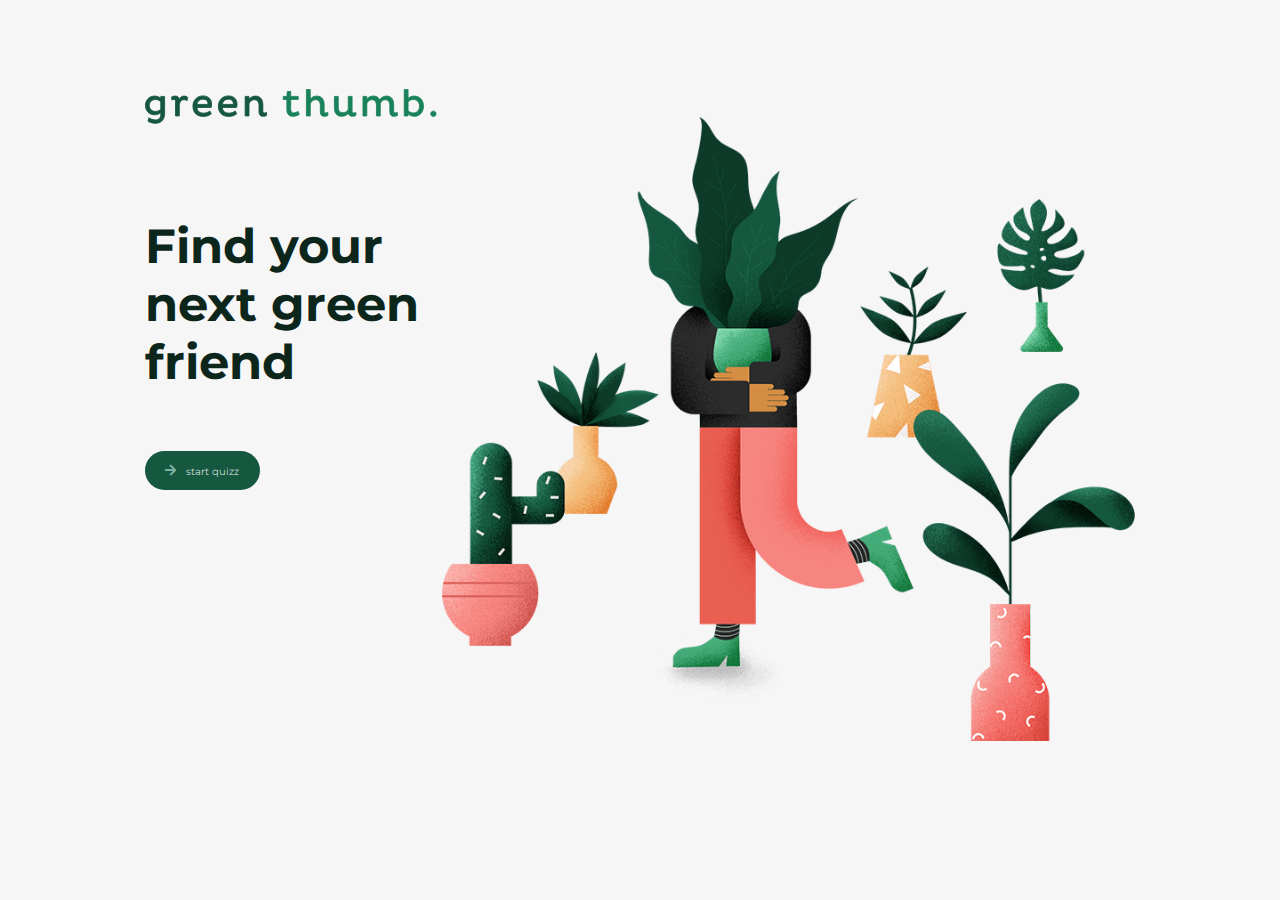
==== green.html @ 89c682ad "Alterações no mobile" ====
<!DOCTYPE html>
<html lang="pt-br">

<head>
    <meta charset="UTF-8">
    <meta name="viewport" content="width=device-width, initial-scale=1.0">
    <meta http-equiv="X-UA-Compatible" content="ie=edge">
    <link href="https://fonts.googleapis.com/css?family=Montserrat:300,400,700&display=swap" rel="stylesheet">
    <link rel="stylesheet" href="https://cdnjs.cloudflare.com/ajax/libs/font-awesome/5.11.2/css/all.css">
    <link rel="stylesheet" href="./assets/css/reset.css">
    <link rel="stylesheet" href="./assets/css/green.css">
    <title>Green Thumb</title>
</head>

<body>
    <header>
        <div class="home-header">
            <div class="title-mobile">
                <img src="./assets/logo/logo-greenthumb.svg" alt="Green Thumb">
                <div class="home-subdescricao">
                    <h2>Find your next</h2>
                </div>
                <div class="home-button">
                    <a href="/sunlight.html">
                        <i class="fas fa-arrow-right"><span>start quizz</span></i>
                    </a>
                </div>
            </div>
            <div class="home">
                <div class="home-descricao">
                    <div class="home-title">
                        <img src="./assets/logo/logo-greenthumb.svg" alt="Green Thumb">
                    </div>
                    <div class="home-subdescricao">
                        <h2>Find your next green friend</h2>
                    </div>
                    <div class="home-button">
                        <a href="/sunlight.html">
                            <i class="fas fa-arrow-right"><span>start quizz</span></i>
                        </a>
                    </div>
                </div>

                <div class="home-imagem">
                    <div class="imagem"></div>
                </div>
            </div>
    </header>
    <script src="assets/js/green.js"></script>
</body>

</html>
---- assets/css/green.css ----
::placeholder,.form-thank-info p,.form-dados label,.form-info p,.purchase-description>ul>li>p,.purchase-dados p,.results-price>p,.results-top h2,.pets-button a,.pets-button-next i span,.pets-button-home i span,.pets-top p,.pets-top h2,.water-button a,.water-button-next i span,.water-button-home i span,.water-top h2,.sunlight-button-next i span,.sunlight-button-home i span,.sunlight-top h2,.home-button a i span,.home-button a,.home-title h1 span{font-family:"Montserrat",sans-serif;font-weight:300}.form-thank-info h2,.form-info h2,.purchase-dados h2,.iconResults a:hover,.iconResults a,.iconResults>p,.results-top>h2>span,.pets-top>p>span,.pets-top>h2>span,.water-top>h2>span,.sunlight-top>h2>span,.home-subdescricao h2,.home-title h1,.warning-data{font-family:"Montserrat",sans-serif;font-weight:400}.warning-none{visibility:hidden}.warning{width:80%;height:50%;position:absolute;top:20%;left:50%;transform:translateX(-50%);border:.4px solid #fd9872;border-radius:10px;text-align:center;background-color:#fff;padding:10px 20px;-webkit-box-shadow:0px 0px 32px -1px rgba(0,0,0,.33);box-shadow:0px 0px 32px -1px rgba(0,0,0,.33);z-index:999}.warning-data{width:100%}.warning-data h2{margin-top:2%}.warning-icons{width:100%;top:35%;position:absolute;left:50%;transform:translateX(-50%)}.warning-icons img{width:15%;margin-left:5%}@media screen and (max-width: 767px){.warning-icons{margin-top:20%}}header{max-width:990px;margin:0 auto}.title-mobile{display:none}.home-title{margin:30% auto}.home-title h1{color:#15573f;font-size:2.5em}.home-title h1 span{color:#7baf9e}.home-subdescricao{margin-bottom:20%}.home-subdescricao h2{color:#0c261c;font-size:3em;font-weight:700}.home{display:flex}.home-descricao{width:30%}.home-imagem{width:70%}.home-button{display:flex;align-items:center;align-self:center;background-color:#15573f;border-radius:28px;max-width:115px}.home-button a{color:#fff;border-radius:28px;text-decoration:none;font-size:.8em}.home-button i{color:#7baf9e}.home-button a{padding:12px 20px}.home-button a i span{color:#fff;border-radius:28px;text-decoration:none;font-size:.8em;margin-left:10px;color:#fff}.home-button:hover{background-color:#fff;transition:all .3s ease-in;-webkit-box-shadow:0px 0px 32px -1px rgba(0,0,0,.33);box-shadow:0px 0px 32px -1px rgba(0,0,0,.33)}.home-button:hover>a>i>span{color:#0c261c;transition:all .3s ease-in}.home-imagem{margin-top:8%;background-image:url("../illustrations/illustration-home.png");background-repeat:no-repeat;background-position-y:center;background-size:100%;max-width:100%;height:700px}@media screen and (max-width: 768px){.home-descricao,.sunlight-aside,.water-aside,.pets-aside,.results-aside,.purchase-aside{display:none}.title-mobile{visibility:visible;display:flex;flex-direction:column}.title-mobile img{margin:0 auto;margin-top:10%}.home-subdescricao{text-align:center;margin:25% 0}.home-subdescricao h2{font-size:2em}.home-imagem{margin:auto}.home-button{width:35%}.home-button a{padding:12px 10px}}@media screen and (max-width: 425px){.home-imagem{background-image:url("../illustrations/illustration-home-mobile.png");background-repeat:no-repeat;background-position-y:center;background-position-x:center;background-size:100%;width:100%;height:100vh}}.sunlight{max-width:990px;margin:0 auto;display:flex}.sunlight-aside aside{max-width:5%;height:100vh;margin-left:30%;display:flex;flex-direction:column;justify-content:space-around}.sunlight-aside>aside>img{transform:rotate(-90deg);align-items:flex-start;margin-left:-95px;width:200px;margin-top:100px}.sunlight-aside .linha-vertical{height:400px;border-left:1px solid #d8d8d8;align-self:center}.sunlight-center{width:100%}.sunlight-top{max-width:100%;display:flex;flex-direction:column;justify-content:center;align-items:center}.sunlight-top img{padding-top:100px}.sunlight-top h2{max-width:70%;text-align:center;color:#6e6e6e;margin:50px auto}.sunlight-top>h2>span{font-weight:bold}.sunlight-icons{width:100%;display:flex;justify-content:center;align-items:center;margin:50px auto}.icon-one,.icon-two,.icon-three{width:100%;height:10vh;display:flex;flex-direction:column;justify-content:center;border-radius:5px;padding:30px;background-color:#fff;margin:10px;text-align:center}.icon-one p,.icon-two p,.icon-three p{margin-top:20px;color:#6e6e6e}.sunlight-button{display:flex;justify-content:space-between;margin:0 10px;margin-top:20px}.sunlight-button-home,.sunlight-button-next{display:flex;align-items:center;align-self:center;background-color:#fff;border-radius:28px;max-width:110px;border:1px solid #15573f;cursor:pointer}.sunlight-button-home i,.sunlight-button-next i{color:#7baf9e}.sunlight-button-home a,.sunlight-button-next a{padding:12px 20px}.sunlight-button-next i span,.sunlight-button-home i span{color:#fff;border-radius:28px;text-decoration:none;font-size:.8em;margin-left:10px;color:#15573f}.sunlight-button-home:hover{background-color:#15573f;transition:all .3s ease-in}.sunlight-button-home:hover>a>i>span{color:#fff;transition:all .3s ease-in}.sunlight-button-next:hover{background-color:#15573f;transition:all .3s ease-in}.sunlight-button-next:hover>a>i>span{color:#fff;transition:all .3s ease-in}.checked{border:.3px solid #fd9872;-webkit-box-shadow:0px 0px 32px -1px rgba(0,0,0,.76);box-shadow:0px 0px 32px -1px rgba(0,0,0,.76)}.icon-one:hover,.icon-two:hover,.icon-three:hover{background-color:#fd9872;cursor:pointer;transition:all .3s ease-in-out}.icon-one:hover p,.icon-two:hover p,.icon-three:hover p{color:#fff}@media screen and (max-width: 767px){.sunlight-icons{flex-wrap:wrap}.sunlight-icons .icon-one,.sunlight-icons .icon-two,.sunlight-icons .icon-three{flex-direction:row;padding:20px;margin:10px 20px;justify-content:flex-start}.sunlight-icons .icon-one p,.sunlight-icons .icon-two p,.sunlight-icons .icon-three p{margin-left:25px}.sunlight-button{flex-direction:column}.sunlight-button-home,.sunlight-button-next{width:30%;margin:10px 0}.sunlight-button-home{order:1}.sunlight-button-next{order:0}}.water{max-width:990px;margin:0 auto;display:flex}.water-aside aside{max-width:5%;height:100vh;margin-left:30%;display:flex;flex-direction:column;justify-content:space-around}.water-aside>aside>img{transform:rotate(-90deg);align-items:flex-start;margin-left:-95px;width:200px;margin-top:100px}.water-aside .linha-vertical{height:500px;border-left:1px solid #d8d8d8;align-self:center}.water-center{width:100%}.water-top{max-width:100%;display:flex;flex-direction:column;justify-content:center;align-items:center}.water-top img{padding-top:100px}.water-top h2{max-width:70%;text-align:center;color:#6e6e6e;margin:50px auto}.water-top>h2>span{font-weight:bold}.water-icons{width:100%;display:flex;justify-content:center;align-items:center;margin:50px auto}.water-button{display:flex;justify-content:space-between;margin:0 10px;margin-top:20px}.water-button-home,.water-button-next{display:flex;align-items:center;align-self:center;background-color:#fff;border-radius:28px;max-width:110px;border:1px solid #15573f;cursor:pointer}.water-button-home i,.water-button-next i{color:#7baf9e}.water-button-next i span,.water-button-home i span{color:#fff;border-radius:28px;text-decoration:none;font-size:.8em;margin-left:10px;color:#15573f}.water-button-home a,.water-button-next a{padding:12px 20px}.water-button-home:hover{background-color:#15573f;transition:all .3s ease-in}.water-button-home:hover>a>i>span{color:#fff;transition:all .3s ease-in}.water-button-next:hover{background-color:#15573f;transition:all .3s ease-in}.water-button-next:hover>a>i>span{color:#fff;transition:all .3s ease-in}.water-button a{color:#fff;border-radius:28px;text-decoration:none;font-size:.8em;color:#15573f}.water-icons .icon-one:hover,.water-icons .icon-two:hover,.water-icons .icon-three:hover{background-color:#fd9872;cursor:pointer;transition:all .3s ease-in-out}.water-icons .icon-one:hover p,.water-icons .icon-two:hover p,.water-icons .icon-three:hover p{color:#fff}.water-icons .icon-one:hover img,.water-icons .icon-two:hover img,.water-icons .icon-three:hover img{visibility:hidden}@media screen and (max-width: 767px){.water-icons{flex-wrap:wrap}.water-icons .icon-one,.water-icons .icon-two,.water-icons .icon-three{flex-direction:row;padding:20px;margin:10px 20px;justify-content:flex-start}.water-icons .icon-one p,.water-icons .icon-two p,.water-icons .icon-three p{margin-left:25px}.water-button{flex-direction:column}.water-button-home,.water-button-next{width:30%;margin:10px 0}.water-button-home{order:1}.water-button-next{order:0}}.pets{max-width:990px;margin:0 auto;display:flex}.pets-aside aside{max-width:5%;height:100vh;margin-left:30%;display:flex;flex-direction:column;justify-content:space-around}.pets-aside>aside>img{transform:rotate(-90deg);align-items:flex-start;margin-left:-95px;width:200px;margin-top:100px}.pets-aside .linha-vertical{height:500px;border-left:1px solid #d8d8d8;align-self:center}.pets-center{width:100%}.pets-top{max-width:100%;display:flex;flex-direction:column;justify-content:center;align-items:center}.pets-top img{padding-top:100px}.pets-top h2{max-width:70%;text-align:center;color:#6e6e6e;margin:50px auto}.pets-top>h2>span{font-weight:bold}.pets-top p{color:#6e6e6e;font-size:.8em}.pets-top>p>span{font-weight:bold}.pets-icons{width:100%;display:flex;justify-content:center;align-items:center;margin:50px auto}.pets-button{display:flex;justify-content:space-between;margin:0 10px;margin-top:20px}.pets-button-home,.pets-button-next{display:flex;align-items:center;align-self:center;background-color:#fff;border-radius:28px;max-width:110px;border:1px solid #15573f;cursor:pointer}.pets-button-home i,.pets-button-next i{color:#7baf9e}.pets-button-next i span,.pets-button-home i span{color:#fff;border-radius:28px;text-decoration:none;font-size:.8em;margin-left:10px;color:#15573f}.pets-button-home a,.pets-button-next a{padding:12px 20px}.pets-button a{color:#fff;border-radius:28px;text-decoration:none;font-size:.8em;color:#15573f}.pets-button-home:hover{background-color:#15573f;transition:all .3s ease-in}.pets-button-home:hover>a>i>span{color:#fff;transition:all .3s ease-in}.pets-button-next:hover{background-color:#15573f;transition:all .3s ease-in}.pets-button-next:hover>a>i>span{color:#fff;transition:all .3s ease-in}.pets-icons .icon-one{position:relative}.pets-icons .icon-one:hover,.pets-icons .icon-two:hover{background-color:#fd9872;cursor:pointer;transition:all .3s ease-in-out}.pets-icons .icon-one:hover p,.pets-icons .icon-two:hover p{color:#fff}.pets-icons .icon-one:hover img{background-image:url("../icons/grey/pet.svg");background-repeat:no-repeat;background-position:center;position:absolute;left:50%;transform:translateX(-50%);bottom:38%;clip:rect(0px, 69px, 74px, 24px)}.pets-icons .icon-two:hover img{visibility:hidden}.pets-icons .icon-one:hover p{margin-top:20%}@media screen and (max-width: 767px){.pets-top p{font-size:.6em}.pets-top h2{max-width:100%;margin:20px auto}.pets-icons{flex-wrap:wrap}.pets-icons .icon-one,.pets-icons .icon-two{flex-direction:row;padding:20px;margin:10px 20px;justify-content:flex-start}.pets-icons .icon-one p,.pets-icons .icon-two p{margin-left:25px}.pets-button{flex-direction:column}.pets-button-home,.pets-button-next{width:30%;margin:10px 0}.pets-button-home{order:1}.pets-button-next{order:0}}.results{max-width:990px;margin:0 auto;display:flex}.results-aside aside{max-width:5%;height:100vh;margin-left:30%;display:flex;flex-direction:column;justify-content:space-around}.results-aside>aside>img{transform:rotate(-90deg);align-items:flex-start;margin-left:-95px;width:200px;margin-top:100px}.results-aside .linha-vertical{height:500px;border-left:1px solid #d8d8d8;align-self:center}.results-center{width:100%}.results-top{max-width:100%;display:flex;flex-direction:column;justify-content:center;align-items:center}.results-top img{padding-top:100px}.results-top h2{max-width:70%;text-align:center;color:#6e6e6e;margin:50px auto}.results-top>h2>span{font-weight:bold}.results-icons{width:100%;display:flex;flex-wrap:wrap;justify-content:space-between;align-items:center;margin:50px auto}.iconResults{min-width:250px;max-height:80vh;display:flex;flex-wrap:wrap;flex-direction:column;justify-content:center;border-radius:5px;background-color:#fff;text-align:center;margin:30px auto}.results-price{width:70%;display:flex;align-items:center;margin:0 auto;justify-content:space-between;margin:10px auto}.results-temp{width:80%;display:flex;align-items:center;margin:0 auto;justify-content:flex-end}.results-temp img{width:15%}.results-temp>img:last-child{margin-left:5px}.iconResults>p{width:70%;margin:0 auto;text-align:left;margin-top:10px;color:#0c261c;font-weight:bold}.results-price>p{color:#6e6e6e}.iconResults a{width:50%;text-decoration:none;margin:0 auto;text-align:center;border:1px solid #15573f;padding:15px 30px;border-radius:25px;margin:10px auto;color:#15573f}.iconResults a:hover{width:50%;text-decoration:none;text-align:center;border:1px solid #15573f;padding:15px 30px;border-radius:25px;color:#fff;background-color:#15573f;transition:all .3s ease-in-out}#purchase{background-color:#fff}.purchase{max-width:990px;margin:0 auto;display:flex}.purchase-aside aside{max-width:5%;height:100vh;margin-left:30%;display:flex;flex-direction:column;justify-content:space-around}.purchase-aside>aside>img{transform:rotate(-90deg);align-items:flex-start;margin-left:-95px;width:200px;margin-top:100px}.purchase-aside .linha-vertical{height:500px;border-left:1px solid #d8d8d8;align-self:center}.purchase-center{width:100%}.purchase-top{max-width:100%;display:flex;flex-direction:column;justify-content:center;align-items:center}.purchase-body{width:100%;display:flex;justify-content:space-around;padding-top:100px}.purchase-dados,.purchase-form{width:50%}.purchase-dados{width:50%;padding-left:12%}.purchase-dados h2{font-weight:bolder;font-size:3em;color:#0c261c}.purchase-dados p{color:#6e6e6e;font-size:1.5em}.purchase-dados img{max-width:100%}.purchase-description>ul>li{display:flex;align-items:center;margin-bottom:8px}.purchase-description>ul>li>p{color:#6e6e6e;margin-left:10px;font-size:1em}.purchase-description img{width:8%}@media screen and (max-width: 767px){.purchase-body{flex-direction:column}.purchase-dados{width:90%;text-align:left;display:flex;flex-direction:column;justify-content:center;margin-left:20px;padding:0}.purchase-description{margin-bottom:20px}.purchase-form{width:100%}.form-dados input{max-width:100%}#form{padding:25px 20px}#send{position:relative;text-align:center;max-width:100%;bottom:0}}.form{background-color:#f6f6f6;padding:25px 40px}.form-info h2{color:#0c261c;font-weight:bolder;font-size:2.5em;margin-bottom:10px}.form-info p{color:#6e6e6e;font-size:1em;letter-spacing:1px;line-height:25px;margin-bottom:50px}.form-dados{display:flex;flex-direction:column;position:relative;margin-bottom:100px}.form-dados input{padding:15px;border-radius:20px;margin:10px 0}.form-dados a{position:absolute;bottom:-100px;right:0;text-decoration:none;color:#15573f;border:1px solid #15573f;padding:12px 30px;text-align:center;border-radius:20px}.form-dados a:hover{color:#fff;background-color:#15573f;transition:all .3s ease-in-out}.form-dados label{color:#6e6e6e}.form-dados label.name,.form-dados label.email{display:inline-block;width:90px}.form-dados p{font-size:.5em;display:none}.form-dados span{color:#f71d1d}.form-dados .invalido{border:.5px solid #f71d1d;color:#f71d1d}.formd-dados label:last-child .invalido{color:#f71d1d}.form-clean{display:none}.form-thank{display:none}.form-thank-ativo{display:block}.form-thank-anim{animation:fadeIn .3s forwards}@keyframes fadeIn{from{opacity:0;transform:translate3D(50px, 0, 0)}to{opacity:1;transform:translateX(0px, 0, 0)}}.form-thank{background-color:#f6f6f6;padding:25px 40px}.form-thank-info{text-align:center}.form-thank-info h2{color:#0c261c;font-weight:bolder;font-size:2.5em;margin-bottom:10px}.form-thank-info p{color:#6e6e6e;font-size:1em;letter-spacing:1px;line-height:25px;margin-bottom:50px}.form-thank-info img{width:100%}::placeholder{color:#6e6e6e}
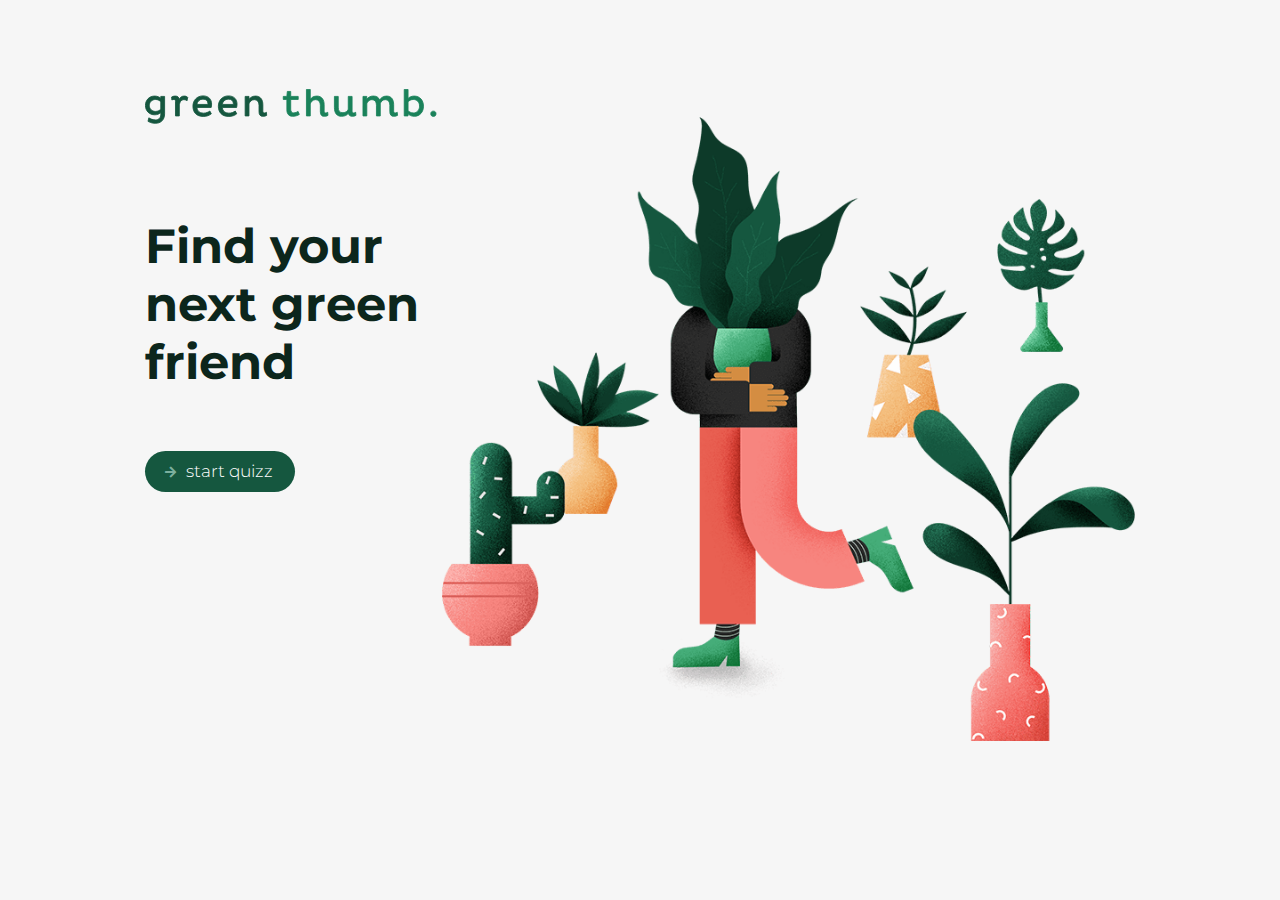
==== commit a7a4aefe: "Versão 1.1" ====
--- a/green.html
+++ b/green.html
@@ -46,7 +46,6 @@
                 </div>
             </div>
     </header>
-    <script src="assets/js/green.js"></script>
 </body>
 
 </html>--- a/assets/css/green.css
+++ b/assets/css/green.css
@@ -1 +1 @@
-::placeholder,.form-thank-info p,.form-dados label,.form-info p,.purchase-description>ul>li>p,.purchase-dados p,.results-price>p,.results-top h2,.pets-button a,.pets-button-next i span,.pets-button-home i span,.pets-top p,.pets-top h2,.water-button a,.water-button-next i span,.water-button-home i span,.water-top h2,.sunlight-button-next i span,.sunlight-button-home i span,.sunlight-top h2,.home-button a i span,.home-button a,.home-title h1 span{font-family:"Montserrat",sans-serif;font-weight:300}.form-thank-info h2,.form-info h2,.purchase-dados h2,.iconResults a:hover,.iconResults a,.iconResults>p,.results-top>h2>span,.pets-top>p>span,.pets-top>h2>span,.water-top>h2>span,.sunlight-top>h2>span,.home-subdescricao h2,.home-title h1,.warning-data{font-family:"Montserrat",sans-serif;font-weight:400}.warning-none{visibility:hidden}.warning{width:80%;height:50%;position:absolute;top:20%;left:50%;transform:translateX(-50%);border:.4px solid #fd9872;border-radius:10px;text-align:center;background-color:#fff;padding:10px 20px;-webkit-box-shadow:0px 0px 32px -1px rgba(0,0,0,.33);box-shadow:0px 0px 32px -1px rgba(0,0,0,.33);z-index:999}.warning-data{width:100%}.warning-data h2{margin-top:2%}.warning-icons{width:100%;top:35%;position:absolute;left:50%;transform:translateX(-50%)}.warning-icons img{width:15%;margin-left:5%}@media screen and (max-width: 767px){.warning-icons{margin-top:20%}}header{max-width:990px;margin:0 auto}.title-mobile{display:none}.home-title{margin:30% auto}.home-title h1{color:#15573f;font-size:2.5em}.home-title h1 span{color:#7baf9e}.home-subdescricao{margin-bottom:20%}.home-subdescricao h2{color:#0c261c;font-size:3em;font-weight:700}.home{display:flex}.home-descricao{width:30%}.home-imagem{width:70%}.home-button{display:flex;align-items:center;align-self:center;background-color:#15573f;border-radius:28px;max-width:115px}.home-button a{color:#fff;border-radius:28px;text-decoration:none;font-size:.8em}.home-button i{color:#7baf9e}.home-button a{padding:12px 20px}.home-button a i span{color:#fff;border-radius:28px;text-decoration:none;font-size:.8em;margin-left:10px;color:#fff}.home-button:hover{background-color:#fff;transition:all .3s ease-in;-webkit-box-shadow:0px 0px 32px -1px rgba(0,0,0,.33);box-shadow:0px 0px 32px -1px rgba(0,0,0,.33)}.home-button:hover>a>i>span{color:#0c261c;transition:all .3s ease-in}.home-imagem{margin-top:8%;background-image:url("../illustrations/illustration-home.png");background-repeat:no-repeat;background-position-y:center;background-size:100%;max-width:100%;height:700px}@media screen and (max-width: 768px){.home-descricao,.sunlight-aside,.water-aside,.pets-aside,.results-aside,.purchase-aside{display:none}.title-mobile{visibility:visible;display:flex;flex-direction:column}.title-mobile img{margin:0 auto;margin-top:10%}.home-subdescricao{text-align:center;margin:25% 0}.home-subdescricao h2{font-size:2em}.home-imagem{margin:auto}.home-button{width:35%}.home-button a{padding:12px 10px}}@media screen and (max-width: 425px){.home-imagem{background-image:url("../illustrations/illustration-home-mobile.png");background-repeat:no-repeat;background-position-y:center;background-position-x:center;background-size:100%;width:100%;height:100vh}}.sunlight{max-width:990px;margin:0 auto;display:flex}.sunlight-aside aside{max-width:5%;height:100vh;margin-left:30%;display:flex;flex-direction:column;justify-content:space-around}.sunlight-aside>aside>img{transform:rotate(-90deg);align-items:flex-start;margin-left:-95px;width:200px;margin-top:100px}.sunlight-aside .linha-vertical{height:400px;border-left:1px solid #d8d8d8;align-self:center}.sunlight-center{width:100%}.sunlight-top{max-width:100%;display:flex;flex-direction:column;justify-content:center;align-items:center}.sunlight-top img{padding-top:100px}.sunlight-top h2{max-width:70%;text-align:center;color:#6e6e6e;margin:50px auto}.sunlight-top>h2>span{font-weight:bold}.sunlight-icons{width:100%;display:flex;justify-content:center;align-items:center;margin:50px auto}.icon-one,.icon-two,.icon-three{width:100%;height:10vh;display:flex;flex-direction:column;justify-content:center;border-radius:5px;padding:30px;background-color:#fff;margin:10px;text-align:center}.icon-one p,.icon-two p,.icon-three p{margin-top:20px;color:#6e6e6e}.sunlight-button{display:flex;justify-content:space-between;margin:0 10px;margin-top:20px}.sunlight-button-home,.sunlight-button-next{display:flex;align-items:center;align-self:center;background-color:#fff;border-radius:28px;max-width:110px;border:1px solid #15573f;cursor:pointer}.sunlight-button-home i,.sunlight-button-next i{color:#7baf9e}.sunlight-button-home a,.sunlight-button-next a{padding:12px 20px}.sunlight-button-next i span,.sunlight-button-home i span{color:#fff;border-radius:28px;text-decoration:none;font-size:.8em;margin-left:10px;color:#15573f}.sunlight-button-home:hover{background-color:#15573f;transition:all .3s ease-in}.sunlight-button-home:hover>a>i>span{color:#fff;transition:all .3s ease-in}.sunlight-button-next:hover{background-color:#15573f;transition:all .3s ease-in}.sunlight-button-next:hover>a>i>span{color:#fff;transition:all .3s ease-in}.checked{border:.3px solid #fd9872;-webkit-box-shadow:0px 0px 32px -1px rgba(0,0,0,.76);box-shadow:0px 0px 32px -1px rgba(0,0,0,.76)}.icon-one:hover,.icon-two:hover,.icon-three:hover{background-color:#fd9872;cursor:pointer;transition:all .3s ease-in-out}.icon-one:hover p,.icon-two:hover p,.icon-three:hover p{color:#fff}@media screen and (max-width: 767px){.sunlight-icons{flex-wrap:wrap}.sunlight-icons .icon-one,.sunlight-icons .icon-two,.sunlight-icons .icon-three{flex-direction:row;padding:20px;margin:10px 20px;justify-content:flex-start}.sunlight-icons .icon-one p,.sunlight-icons .icon-two p,.sunlight-icons .icon-three p{margin-left:25px}.sunlight-button{flex-direction:column}.sunlight-button-home,.sunlight-button-next{width:30%;margin:10px 0}.sunlight-button-home{order:1}.sunlight-button-next{order:0}}.water{max-width:990px;margin:0 auto;display:flex}.water-aside aside{max-width:5%;height:100vh;margin-left:30%;display:flex;flex-direction:column;justify-content:space-around}.water-aside>aside>img{transform:rotate(-90deg);align-items:flex-start;margin-left:-95px;width:200px;margin-top:100px}.water-aside .linha-vertical{height:500px;border-left:1px solid #d8d8d8;align-self:center}.water-center{width:100%}.water-top{max-width:100%;display:flex;flex-direction:column;justify-content:center;align-items:center}.water-top img{padding-top:100px}.water-top h2{max-width:70%;text-align:center;color:#6e6e6e;margin:50px auto}.water-top>h2>span{font-weight:bold}.water-icons{width:100%;display:flex;justify-content:center;align-items:center;margin:50px auto}.water-button{display:flex;justify-content:space-between;margin:0 10px;margin-top:20px}.water-button-home,.water-button-next{display:flex;align-items:center;align-self:center;background-color:#fff;border-radius:28px;max-width:110px;border:1px solid #15573f;cursor:pointer}.water-button-home i,.water-button-next i{color:#7baf9e}.water-button-next i span,.water-button-home i span{color:#fff;border-radius:28px;text-decoration:none;font-size:.8em;margin-left:10px;color:#15573f}.water-button-home a,.water-button-next a{padding:12px 20px}.water-button-home:hover{background-color:#15573f;transition:all .3s ease-in}.water-button-home:hover>a>i>span{color:#fff;transition:all .3s ease-in}.water-button-next:hover{background-color:#15573f;transition:all .3s ease-in}.water-button-next:hover>a>i>span{color:#fff;transition:all .3s ease-in}.water-button a{color:#fff;border-radius:28px;text-decoration:none;font-size:.8em;color:#15573f}.water-icons .icon-one:hover,.water-icons .icon-two:hover,.water-icons .icon-three:hover{background-color:#fd9872;cursor:pointer;transition:all .3s ease-in-out}.water-icons .icon-one:hover p,.water-icons .icon-two:hover p,.water-icons .icon-three:hover p{color:#fff}.water-icons .icon-one:hover img,.water-icons .icon-two:hover img,.water-icons .icon-three:hover img{visibility:hidden}@media screen and (max-width: 767px){.water-icons{flex-wrap:wrap}.water-icons .icon-one,.water-icons .icon-two,.water-icons .icon-three{flex-direction:row;padding:20px;margin:10px 20px;justify-content:flex-start}.water-icons .icon-one p,.water-icons .icon-two p,.water-icons .icon-three p{margin-left:25px}.water-button{flex-direction:column}.water-button-home,.water-button-next{width:30%;margin:10px 0}.water-button-home{order:1}.water-button-next{order:0}}.pets{max-width:990px;margin:0 auto;display:flex}.pets-aside aside{max-width:5%;height:100vh;margin-left:30%;display:flex;flex-direction:column;justify-content:space-around}.pets-aside>aside>img{transform:rotate(-90deg);align-items:flex-start;margin-left:-95px;width:200px;margin-top:100px}.pets-aside .linha-vertical{height:500px;border-left:1px solid #d8d8d8;align-self:center}.pets-center{width:100%}.pets-top{max-width:100%;display:flex;flex-direction:column;justify-content:center;align-items:center}.pets-top img{padding-top:100px}.pets-top h2{max-width:70%;text-align:center;color:#6e6e6e;margin:50px auto}.pets-top>h2>span{font-weight:bold}.pets-top p{color:#6e6e6e;font-size:.8em}.pets-top>p>span{font-weight:bold}.pets-icons{width:100%;display:flex;justify-content:center;align-items:center;margin:50px auto}.pets-button{display:flex;justify-content:space-between;margin:0 10px;margin-top:20px}.pets-button-home,.pets-button-next{display:flex;align-items:center;align-self:center;background-color:#fff;border-radius:28px;max-width:110px;border:1px solid #15573f;cursor:pointer}.pets-button-home i,.pets-button-next i{color:#7baf9e}.pets-button-next i span,.pets-button-home i span{color:#fff;border-radius:28px;text-decoration:none;font-size:.8em;margin-left:10px;color:#15573f}.pets-button-home a,.pets-button-next a{padding:12px 20px}.pets-button a{color:#fff;border-radius:28px;text-decoration:none;font-size:.8em;color:#15573f}.pets-button-home:hover{background-color:#15573f;transition:all .3s ease-in}.pets-button-home:hover>a>i>span{color:#fff;transition:all .3s ease-in}.pets-button-next:hover{background-color:#15573f;transition:all .3s ease-in}.pets-button-next:hover>a>i>span{color:#fff;transition:all .3s ease-in}.pets-icons .icon-one{position:relative}.pets-icons .icon-one:hover,.pets-icons .icon-two:hover{background-color:#fd9872;cursor:pointer;transition:all .3s ease-in-out}.pets-icons .icon-one:hover p,.pets-icons .icon-two:hover p{color:#fff}.pets-icons .icon-one:hover img{background-image:url("../icons/grey/pet.svg");background-repeat:no-repeat;background-position:center;position:absolute;left:50%;transform:translateX(-50%);bottom:38%;clip:rect(0px, 69px, 74px, 24px)}.pets-icons .icon-two:hover img{visibility:hidden}.pets-icons .icon-one:hover p{margin-top:20%}@media screen and (max-width: 767px){.pets-top p{font-size:.6em}.pets-top h2{max-width:100%;margin:20px auto}.pets-icons{flex-wrap:wrap}.pets-icons .icon-one,.pets-icons .icon-two{flex-direction:row;padding:20px;margin:10px 20px;justify-content:flex-start}.pets-icons .icon-one p,.pets-icons .icon-two p{margin-left:25px}.pets-button{flex-direction:column}.pets-button-home,.pets-button-next{width:30%;margin:10px 0}.pets-button-home{order:1}.pets-button-next{order:0}}.results{max-width:990px;margin:0 auto;display:flex}.results-aside aside{max-width:5%;height:100vh;margin-left:30%;display:flex;flex-direction:column;justify-content:space-around}.results-aside>aside>img{transform:rotate(-90deg);align-items:flex-start;margin-left:-95px;width:200px;margin-top:100px}.results-aside .linha-vertical{height:500px;border-left:1px solid #d8d8d8;align-self:center}.results-center{width:100%}.results-top{max-width:100%;display:flex;flex-direction:column;justify-content:center;align-items:center}.results-top img{padding-top:100px}.results-top h2{max-width:70%;text-align:center;color:#6e6e6e;margin:50px auto}.results-top>h2>span{font-weight:bold}.results-icons{width:100%;display:flex;flex-wrap:wrap;justify-content:space-between;align-items:center;margin:50px auto}.iconResults{min-width:250px;max-height:80vh;display:flex;flex-wrap:wrap;flex-direction:column;justify-content:center;border-radius:5px;background-color:#fff;text-align:center;margin:30px auto}.results-price{width:70%;display:flex;align-items:center;margin:0 auto;justify-content:space-between;margin:10px auto}.results-temp{width:80%;display:flex;align-items:center;margin:0 auto;justify-content:flex-end}.results-temp img{width:15%}.results-temp>img:last-child{margin-left:5px}.iconResults>p{width:70%;margin:0 auto;text-align:left;margin-top:10px;color:#0c261c;font-weight:bold}.results-price>p{color:#6e6e6e}.iconResults a{width:50%;text-decoration:none;margin:0 auto;text-align:center;border:1px solid #15573f;padding:15px 30px;border-radius:25px;margin:10px auto;color:#15573f}.iconResults a:hover{width:50%;text-decoration:none;text-align:center;border:1px solid #15573f;padding:15px 30px;border-radius:25px;color:#fff;background-color:#15573f;transition:all .3s ease-in-out}#purchase{background-color:#fff}.purchase{max-width:990px;margin:0 auto;display:flex}.purchase-aside aside{max-width:5%;height:100vh;margin-left:30%;display:flex;flex-direction:column;justify-content:space-around}.purchase-aside>aside>img{transform:rotate(-90deg);align-items:flex-start;margin-left:-95px;width:200px;margin-top:100px}.purchase-aside .linha-vertical{height:500px;border-left:1px solid #d8d8d8;align-self:center}.purchase-center{width:100%}.purchase-top{max-width:100%;display:flex;flex-direction:column;justify-content:center;align-items:center}.purchase-body{width:100%;display:flex;justify-content:space-around;padding-top:100px}.purchase-dados,.purchase-form{width:50%}.purchase-dados{width:50%;padding-left:12%}.purchase-dados h2{font-weight:bolder;font-size:3em;color:#0c261c}.purchase-dados p{color:#6e6e6e;font-size:1.5em}.purchase-dados img{max-width:100%}.purchase-description>ul>li{display:flex;align-items:center;margin-bottom:8px}.purchase-description>ul>li>p{color:#6e6e6e;margin-left:10px;font-size:1em}.purchase-description img{width:8%}@media screen and (max-width: 767px){.purchase-body{flex-direction:column}.purchase-dados{width:90%;text-align:left;display:flex;flex-direction:column;justify-content:center;margin-left:20px;padding:0}.purchase-description{margin-bottom:20px}.purchase-form{width:100%}.form-dados input{max-width:100%}#form{padding:25px 20px}#send{position:relative;text-align:center;max-width:100%;bottom:0}}.form{background-color:#f6f6f6;padding:25px 40px}.form-info h2{color:#0c261c;font-weight:bolder;font-size:2.5em;margin-bottom:10px}.form-info p{color:#6e6e6e;font-size:1em;letter-spacing:1px;line-height:25px;margin-bottom:50px}.form-dados{display:flex;flex-direction:column;position:relative;margin-bottom:100px}.form-dados input{padding:15px;border-radius:20px;margin:10px 0}.form-dados a{position:absolute;bottom:-100px;right:0;text-decoration:none;color:#15573f;border:1px solid #15573f;padding:12px 30px;text-align:center;border-radius:20px}.form-dados a:hover{color:#fff;background-color:#15573f;transition:all .3s ease-in-out}.form-dados label{color:#6e6e6e}.form-dados label.name,.form-dados label.email{display:inline-block;width:90px}.form-dados p{font-size:.5em;display:none}.form-dados span{color:#f71d1d}.form-dados .invalido{border:.5px solid #f71d1d;color:#f71d1d}.formd-dados label:last-child .invalido{color:#f71d1d}.form-clean{display:none}.form-thank{display:none}.form-thank-ativo{display:block}.form-thank-anim{animation:fadeIn .3s forwards}@keyframes fadeIn{from{opacity:0;transform:translate3D(50px, 0, 0)}to{opacity:1;transform:translateX(0px, 0, 0)}}.form-thank{background-color:#f6f6f6;padding:25px 40px}.form-thank-info{text-align:center}.form-thank-info h2{color:#0c261c;font-weight:bolder;font-size:2.5em;margin-bottom:10px}.form-thank-info p{color:#6e6e6e;font-size:1em;letter-spacing:1px;line-height:25px;margin-bottom:50px}.form-thank-info img{width:100%}::placeholder{color:#6e6e6e}
+::placeholder,.form-thank-info p,.form-dados label,.form-info p,.purchase-description>ul>li>p,.purchase-dados p,.results-price>p,.results-top h2,.pets-button a,.pets-button-next i span,.pets-button-home i span,.pets-top p,.pets-top h2,.water-button a,.water-button-next i span,.water-button-home i span,.water-top h2,.sunlight-button-next i span,.sunlight-button-home i span,.sunlight-top h2,.home-button a i span,.home-button a,.home-title h1 span{font-family:"Montserrat",sans-serif;font-weight:300}.form-thank-info h2,.form-info h2,.warning-data-purchase-erro,.warning-data-purchase,.purchase-dados h2,.iconResults a:hover,.iconResults a,.iconResults>p,.results-top>h2>span,.pets-top>p>span,.pets-top>h2>span,.water-top>h2>span,.sunlight-top>h2>span,.home-subdescricao h2,.home-title h1,.warning-data{font-family:"Montserrat",sans-serif;font-weight:400}.warning-none,.warning-purchase,.warning-purchase-erro{visibility:hidden}.warning{width:80%;height:50%;position:absolute;top:20%;left:50%;transform:translateX(-50%);border:.4px solid #fd9872;border-radius:10px;text-align:center;background-color:#fff;padding:10px 20px;-webkit-box-shadow:0px 0px 32px -1px rgba(0,0,0,.33);box-shadow:0px 0px 32px -1px rgba(0,0,0,.33);z-index:999}.warning-data{width:100%}.warning-data h2{margin-top:2%}.warning-icons{width:100%;top:35%;position:absolute;left:50%;transform:translateX(-50%)}.warning-icons img{width:15%;margin-left:5%}@media screen and (max-width: 767px){.warning-icons{margin-top:20%}}header{max-width:990px;margin:0 auto}.title-mobile{display:none}.home-title{margin:30% auto}.home-title h1{color:#15573f;font-size:2.5em}.home-title h1 span{color:#7baf9e}.home-subdescricao{margin-bottom:20%}.home-subdescricao h2{color:#0c261c;font-size:3em;font-weight:700}.home{display:flex}.home-descricao{width:30%}.home-imagem{width:70%}.home-button{display:flex;align-items:center;align-self:center;background-color:#15573f;border-radius:28px;max-width:150px}.home-button a{color:#fff;border-radius:28px;text-decoration:none;font-size:.8em}.home-button i{color:#7baf9e}.home-button a{padding:12px 20px}.home-button a i span{color:#fff;border-radius:28px;text-decoration:none;font-size:1.3em;margin-left:10px;color:#fff}.home-button:hover{background-color:#fff;transition:all .3s ease-in;-webkit-box-shadow:0px 0px 32px -1px rgba(0,0,0,.33);box-shadow:0px 0px 32px -1px rgba(0,0,0,.33)}.home-button:hover>a>i>span{color:#0c261c;transition:all .3s ease-in}.home-imagem{margin-top:8%;background-image:url("../illustrations/illustration-home.png");background-repeat:no-repeat;background-position-y:center;background-size:100%;max-width:100%;height:700px}@media screen and (max-width: 768px){.home-descricao,.sunlight-aside,.water-aside,.pets-aside,.results-aside,.purchase-aside{display:none}.title-mobile{visibility:visible;display:flex;flex-direction:column}.title-mobile img{margin:0 auto;margin-top:10%}.home-subdescricao{text-align:center;margin:25% 0}.home-subdescricao h2{font-size:2em}.home-imagem{margin:auto}.home-button{width:40%}.home-button a{padding:12px 10px}}@media screen and (max-width: 425px){.home-imagem{background-image:url("../illustrations/illustration-home-mobile.png");background-repeat:no-repeat;background-position-y:center;background-position-x:center;background-size:100%;width:100%;height:100vh}}.sunlight{max-width:990px;margin:0 auto;display:flex}.sunlight-aside aside{max-width:5%;height:100vh;margin-left:30%;display:flex;flex-direction:column;justify-content:space-around}.sunlight-aside>aside>img{transform:rotate(-90deg);align-items:flex-start;margin-left:-95px;width:200px;margin-top:100px}.sunlight-aside .linha-vertical{height:400px;border-left:1px solid #d8d8d8;align-self:center}.sunlight-center{width:100%}.sunlight-top{max-width:100%;display:flex;flex-direction:column;justify-content:center;align-items:center}.sunlight-top img{padding-top:100px}.sunlight-top h2{max-width:70%;text-align:center;color:#6e6e6e;margin:50px auto}.sunlight-top>h2>span{font-weight:bold}.sunlight-icons{width:100%;display:flex;justify-content:center;align-items:center;margin:50px auto}.icon-one,.icon-two,.icon-three{width:100%;height:10vh;display:flex;flex-direction:column;justify-content:center;border-radius:5px;padding:30px;background-color:#fff;margin:10px;text-align:center}.icon-one p,.icon-two p,.icon-three p{margin-top:20px;color:#6e6e6e}.sunlight-button{display:flex;justify-content:space-between;margin:0 10px;margin-top:20px}.sunlight-button-home,.sunlight-button-next{display:flex;align-items:center;align-self:center;background-color:#fff;border-radius:28px;max-width:110px;border:1px solid #15573f;cursor:pointer}.sunlight-button-home i,.sunlight-button-next i{color:#7baf9e}.sunlight-button-home a,.sunlight-button-next a{padding:12px 20px}.sunlight-button-next i span,.sunlight-button-home i span{color:#fff;border-radius:28px;text-decoration:none;font-size:.8em;margin-left:10px;color:#15573f}.sunlight-button-home:hover{background-color:#15573f;transition:all .3s ease-in}.sunlight-button-home:hover>a>i>span{color:#fff;transition:all .3s ease-in}.sunlight-button-next:hover{background-color:#15573f;transition:all .3s ease-in}.sunlight-button-next:hover>a>i>span{color:#fff;transition:all .3s ease-in}.checked{border:.3px solid #fd9872;-webkit-box-shadow:0px 0px 32px -1px rgba(0,0,0,.76);box-shadow:0px 0px 32px -1px rgba(0,0,0,.76)}.icon-one:hover,.icon-two:hover,.icon-three:hover{background-color:#fd9872;cursor:pointer;transition:all .3s ease-in-out}.icon-one:hover p,.icon-two:hover p,.icon-three:hover p{color:#fff}@media screen and (max-width: 767px){.sunlight-icons{flex-wrap:wrap}.sunlight-icons .icon-one,.sunlight-icons .icon-two,.sunlight-icons .icon-three{flex-direction:row;padding:20px;margin:10px 20px;justify-content:flex-start}.sunlight-icons .icon-one p,.sunlight-icons .icon-two p,.sunlight-icons .icon-three p{margin-left:25px}.sunlight-button{flex-direction:column}.sunlight-button-home,.sunlight-button-next{width:30%;margin:10px 0}.sunlight-button-home{order:1}.sunlight-button-next{order:0}}.water{max-width:990px;margin:0 auto;display:flex}.water-aside aside{max-width:5%;height:100vh;margin-left:30%;display:flex;flex-direction:column;justify-content:space-around}.water-aside>aside>img{transform:rotate(-90deg);align-items:flex-start;margin-left:-95px;width:200px;margin-top:100px}.water-aside .linha-vertical{height:500px;border-left:1px solid #d8d8d8;align-self:center}.water-center{width:100%}.water-top{max-width:100%;display:flex;flex-direction:column;justify-content:center;align-items:center}.water-top img{padding-top:100px}.water-top h2{max-width:70%;text-align:center;color:#6e6e6e;margin:50px auto}.water-top>h2>span{font-weight:bold}.water-icons{width:100%;display:flex;justify-content:center;align-items:center;margin:50px auto}.water-button{display:flex;justify-content:space-between;margin:0 10px;margin-top:20px}.water-button-home,.water-button-next{display:flex;align-items:center;align-self:center;background-color:#fff;border-radius:28px;max-width:110px;border:1px solid #15573f;cursor:pointer}.water-button-home i,.water-button-next i{color:#7baf9e}.water-button-next i span,.water-button-home i span{color:#fff;border-radius:28px;text-decoration:none;font-size:.8em;margin-left:10px;color:#15573f}.water-button-home a,.water-button-next a{padding:12px 20px}.water-button-home:hover{background-color:#15573f;transition:all .3s ease-in}.water-button-home:hover>a>i>span{color:#fff;transition:all .3s ease-in}.water-button-next:hover{background-color:#15573f;transition:all .3s ease-in}.water-button-next:hover>a>i>span{color:#fff;transition:all .3s ease-in}.water-button a{color:#fff;border-radius:28px;text-decoration:none;font-size:.8em;color:#15573f}.water-icons .icon-one:hover,.water-icons .icon-two:hover,.water-icons .icon-three:hover{background-color:#fd9872;cursor:pointer;transition:all .3s ease-in-out}.water-icons .icon-one:hover p,.water-icons .icon-two:hover p,.water-icons .icon-three:hover p{color:#fff}.water-icons .icon-one:hover img,.water-icons .icon-two:hover img,.water-icons .icon-three:hover img{visibility:hidden}@media screen and (max-width: 767px){.water-icons{flex-wrap:wrap}.water-icons .icon-one,.water-icons .icon-two,.water-icons .icon-three{flex-direction:row;padding:20px;margin:10px 20px;justify-content:flex-start}.water-icons .icon-one p,.water-icons .icon-two p,.water-icons .icon-three p{margin-left:25px}.water-button{flex-direction:column}.water-button-home,.water-button-next{width:30%;margin:10px 0}.water-button-home{order:1}.water-button-next{order:0}}.pets{max-width:990px;margin:0 auto;display:flex}.pets-aside aside{max-width:5%;height:100vh;margin-left:30%;display:flex;flex-direction:column;justify-content:space-around}.pets-aside>aside>img{transform:rotate(-90deg);align-items:flex-start;margin-left:-95px;width:200px;margin-top:100px}.pets-aside .linha-vertical{height:500px;border-left:1px solid #d8d8d8;align-self:center}.pets-center{width:100%}.pets-top{max-width:100%;display:flex;flex-direction:column;justify-content:center;align-items:center}.pets-top img{padding-top:100px}.pets-top h2{max-width:70%;text-align:center;color:#6e6e6e;margin:50px auto}.pets-top>h2>span{font-weight:bold}.pets-top p{color:#6e6e6e;font-size:.8em}.pets-top>p>span{font-weight:bold}.pets-icons{width:100%;display:flex;justify-content:center;align-items:center;margin:50px auto}.pets-button{display:flex;justify-content:space-between;margin:0 10px;margin-top:20px}.pets-button-home,.pets-button-next{display:flex;align-items:center;align-self:center;background-color:#fff;border-radius:28px;max-width:110px;border:1px solid #15573f;cursor:pointer}.pets-button-home i,.pets-button-next i{color:#7baf9e}.pets-button-next i span,.pets-button-home i span{color:#fff;border-radius:28px;text-decoration:none;font-size:.8em;margin-left:10px;color:#15573f}.pets-button-home a,.pets-button-next a{padding:12px 20px}.pets-button a{color:#fff;border-radius:28px;text-decoration:none;font-size:.8em;color:#15573f}.pets-button-home:hover{background-color:#15573f;transition:all .3s ease-in}.pets-button-home:hover>a>i>span{color:#fff;transition:all .3s ease-in}.pets-button-next:hover{background-color:#15573f;transition:all .3s ease-in}.pets-button-next:hover>a>i>span{color:#fff;transition:all .3s ease-in}.pets-icons .icon-one{position:relative}.pets-icons .icon-one:hover,.pets-icons .icon-two:hover{background-color:#fd9872;cursor:pointer;transition:all .3s ease-in-out}.pets-icons .icon-one:hover p,.pets-icons .icon-two:hover p{color:#fff}.pets-icons .icon-one:hover img{background-image:url("../icons/grey/pet.svg");background-repeat:no-repeat;background-position:center;position:absolute;left:50%;transform:translateX(-50%);bottom:38%;clip:rect(0px, 69px, 74px, 24px)}.pets-icons .icon-two:hover img{visibility:hidden}.pets-icons .icon-one:hover p{margin-top:20%}@media screen and (max-width: 767px){.pets-top p{font-size:.6em}.pets-top h2{max-width:100%;margin:20px auto}.pets-icons{flex-wrap:wrap}.pets-icons .icon-one,.pets-icons .icon-two{flex-direction:row;padding:20px;margin:10px 20px;justify-content:flex-start}.pets-icons .icon-one p,.pets-icons .icon-two p{margin-left:25px}.pets-button{flex-direction:column}.pets-button-home,.pets-button-next{width:30%;margin:10px 0}.pets-button-home{order:1}.pets-button-next{order:0}}@media screen and (max-width: 425px){.pets-icons .icon-one:hover img{left:20%;bottom:25%}.pets-icons .icon-one:hover p{margin-left:40%;margin-top:5%}}.results{max-width:990px;margin:0 auto;display:flex}.results-aside aside{max-width:5%;height:100vh;margin-left:30%;display:flex;flex-direction:column;justify-content:space-around}.results-aside>aside>img{transform:rotate(-90deg);align-items:flex-start;margin-left:-95px;width:200px;margin-top:100px}.results-aside .linha-vertical{height:500px;border-left:1px solid #d8d8d8;align-self:center}.results-center{width:100%}.results-top{max-width:100%;display:flex;flex-direction:column;justify-content:center;align-items:center}.results-top img{padding-top:100px}.results-top h2{max-width:70%;text-align:center;color:#6e6e6e;margin:50px auto}.results-top>h2>span{font-weight:bold}.results-icons{width:100%;display:flex;flex-wrap:wrap;justify-content:space-between;align-items:center;margin:50px auto}.iconResults{min-width:250px;max-height:80vh;display:flex;flex-wrap:wrap;flex-direction:column;justify-content:center;border-radius:5px;background-color:#fff;text-align:center;margin:30px auto}.results-price{width:70%;display:flex;align-items:center;margin:0 auto;justify-content:space-between;margin:10px auto}.results-temp{width:80%;display:flex;align-items:center;margin:0 auto;justify-content:flex-end}.results-temp img{width:15%}.results-temp>img:last-child{margin-left:5px}.iconResults>p{width:70%;margin:0 auto;text-align:left;margin-top:10px;color:#0c261c;font-weight:bold}.results-price>p{color:#6e6e6e}.iconResults a{width:50%;text-decoration:none;margin:0 auto;text-align:center;border:1px solid #15573f;padding:15px 30px;border-radius:25px;margin:10px auto;color:#15573f;cursor:pointer}.iconResults a:hover{width:50%;text-decoration:none;text-align:center;border:1px solid #15573f;padding:15px 30px;border-radius:25px;color:#fff;background-color:#15573f;transition:all .3s ease-in-out}#purchase{background-color:#fff}.purchase{max-width:990px;margin:0 auto;display:flex}.purchase-aside aside{max-width:5%;height:100vh;margin-left:30%;display:flex;flex-direction:column;justify-content:space-around}.purchase-aside>aside>img{transform:rotate(-90deg);align-items:flex-start;margin-left:-95px;width:200px;margin-top:100px}.purchase-aside .linha-vertical{height:500px;border-left:1px solid #d8d8d8;align-self:center}.purchase-center{width:100%}.purchase-top{max-width:100%;display:flex;flex-direction:column;justify-content:center;align-items:center}.purchase-body{width:100%;display:flex;justify-content:space-around;padding-top:100px}.purchase-dados,.purchase-form{width:50%}.purchase-dados{width:50%;padding-left:12%}.purchase-dados h2{font-weight:bolder;font-size:3em;color:#0c261c}.purchase-dados p{color:#6e6e6e;font-size:1.5em}.purchase-dados img{max-width:100%}.purchase-description>ul>li{display:flex;align-items:center;margin-bottom:8px}.purchase-description>ul>li>p{color:#6e6e6e;margin-left:10px;font-size:1em}.purchase-description img{width:8%}.warning-data-purchase{width:100%}.warning-data-purchase h2{margin-top:10%;font-size:2em;color:#0c261c}.warning-icons-purchase{width:100%;top:50%;position:absolute;left:50%;transform:translateX(-50%)}.warning-icons-purchase img{width:90%}.warning-data-purchase-erro{width:100%}.warning-data-purchase-erro h2{margin-top:10%;font-size:2em;color:#f71d1d}.warning-icons-purchase-erro{width:100%;top:50%;position:absolute;left:50%;transform:translateX(-50%)}.warning-icons-purchase-erro img{width:90%}@media screen and (max-width: 767px){.purchase-body{flex-direction:column}.purchase-dados{width:90%;text-align:left;display:flex;flex-direction:column;justify-content:center;margin-left:20px;padding:0}.purchase-description{margin-bottom:20px}.purchase-form{width:100%}.form-dados input{max-width:100%}#form{padding:25px 20px}#send{position:relative;text-align:center;max-width:100%;bottom:0}}.form{background-color:#f6f6f6;padding:25px 40px}.form-info h2{color:#0c261c;font-weight:bolder;font-size:2.5em;margin-bottom:10px}.form-info p{color:#6e6e6e;font-size:1em;letter-spacing:1px;line-height:25px;margin-bottom:50px}.form-dados{display:flex;flex-direction:column;position:relative;margin-bottom:100px}.form-dados input{padding:15px;border-radius:20px;margin:10px 0}.form-dados a{position:absolute;bottom:-100px;right:0;text-decoration:none;color:#15573f;border:1px solid #15573f;padding:12px 30px;text-align:center;border-radius:20px}.form-dados a:hover{color:#fff;background-color:#15573f;transition:all .3s ease-in-out}.form-dados label{color:#6e6e6e}.form-dados label.name,.form-dados label.email{display:inline-block;width:90px}.form-dados p{font-size:.5em;display:none}.form-dados span{color:#f71d1d}.form-dados .invalido{border:.5px solid #f71d1d;color:#f71d1d}.formd-dados label:last-child .invalido{color:#f71d1d}.form-clean{display:none}.form-thank{display:none}.form-thank-ativo{display:block}.form-thank-anim{animation:fadeIn .3s forwards}@keyframes fadeIn{from{opacity:0;transform:translate3D(50px, 0, 0)}to{opacity:1;transform:translateX(0px, 0, 0)}}.form-thank{background-color:#f6f6f6;padding:25px 40px}.form-thank-info{text-align:center}.form-thank-info h2{color:#0c261c;font-weight:bolder;font-size:2.5em;margin-bottom:10px}.form-thank-info p{color:#6e6e6e;font-size:1em;letter-spacing:1px;line-height:25px;margin-bottom:50px}.form-thank-info img{width:100%}::placeholder{color:#6e6e6e}
